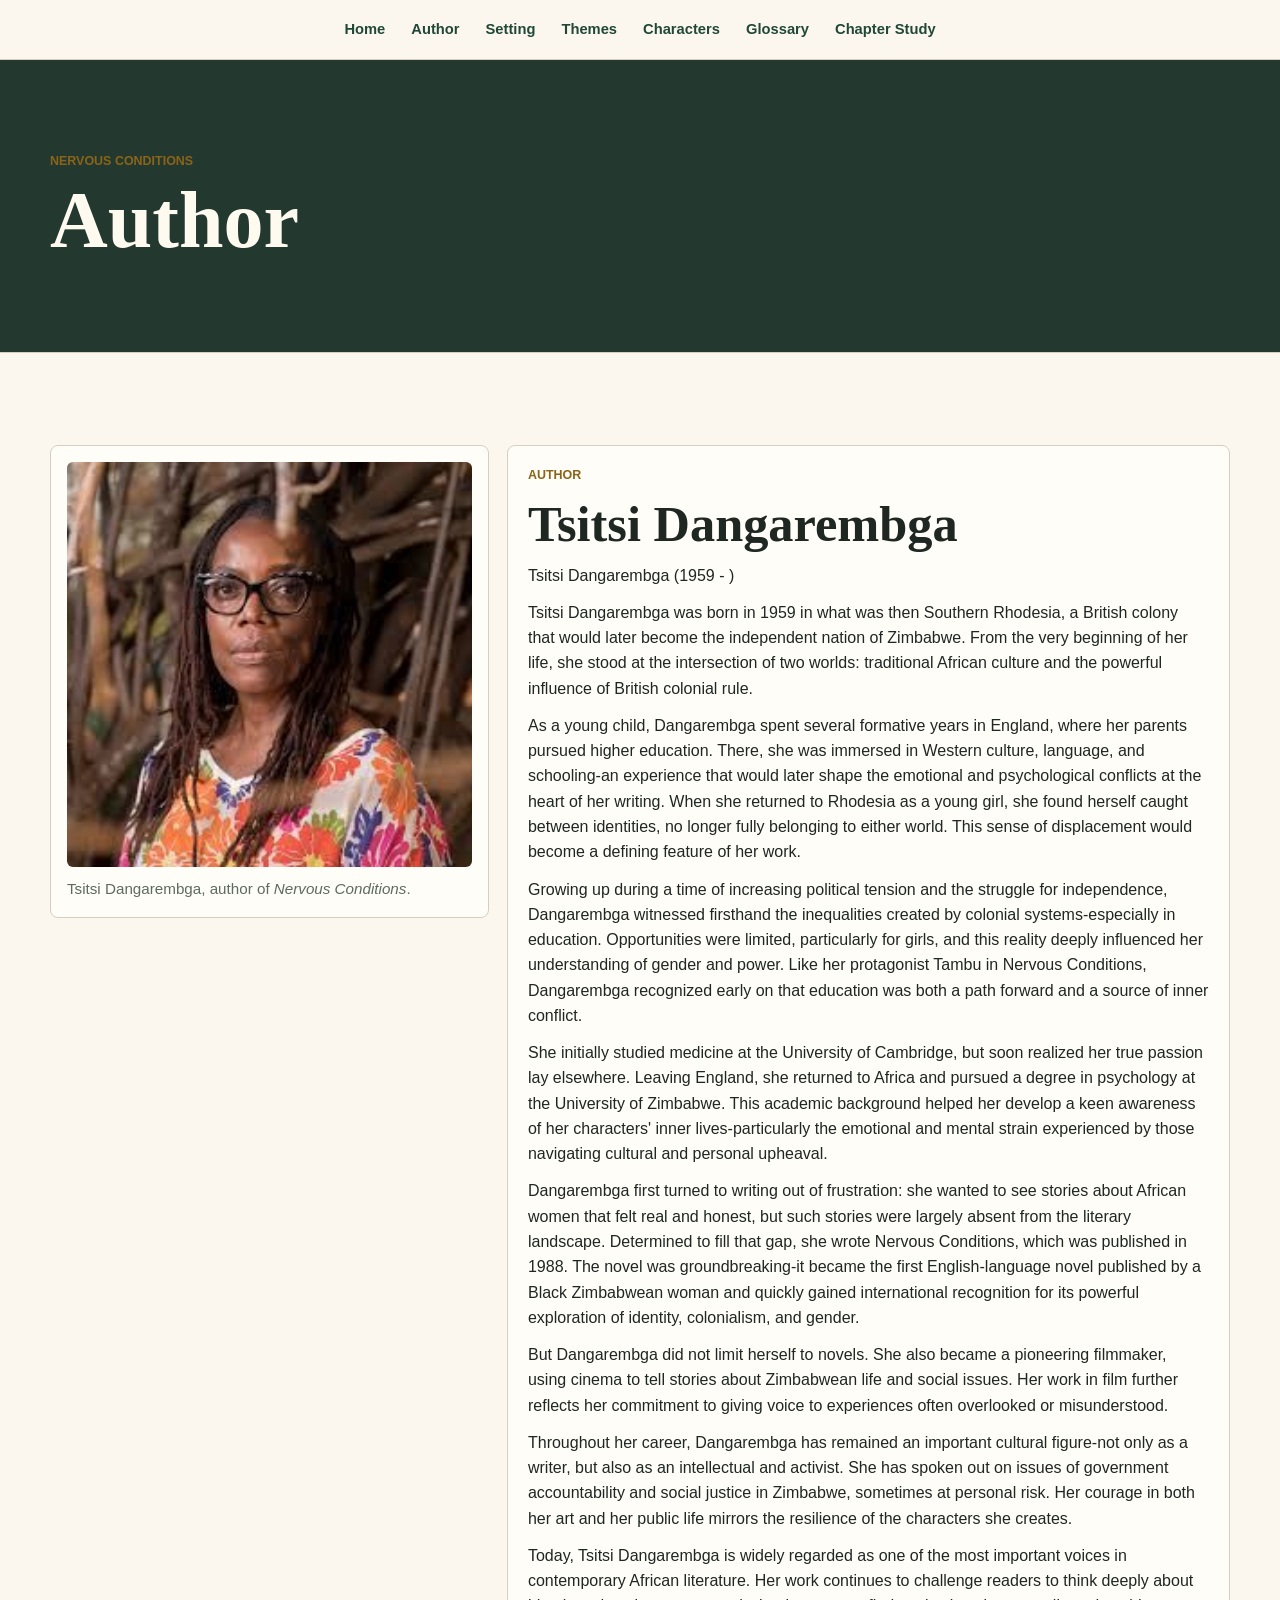
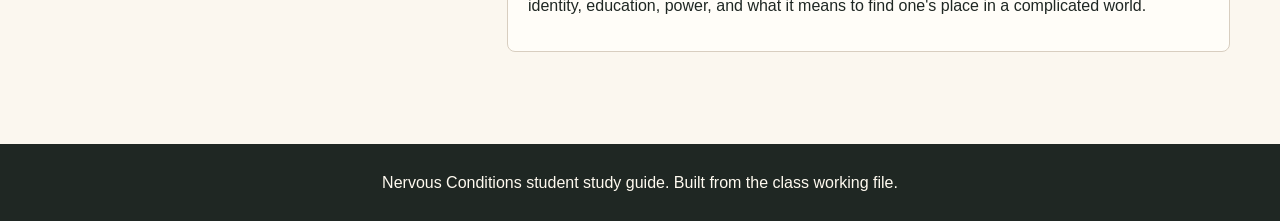
==== author.html @ 2ec30d86 "Add files via upload" ====
<!doctype html>
<html lang="en">
<head>
  <meta charset="utf-8">
  <meta name="viewport" content="width=device-width, initial-scale=1">
  <title>Author | Nervous Conditions Study Guide</title>
  <link rel="stylesheet" href="styles.css?v=author-photo">
</head>
<body>
  <a class="skip-link" href="#main-content">Skip to main content</a>
  <header class="site-header">
    <nav class="top-nav" aria-label="Main navigation">
      <a href="index.html">Home</a>
      <a href="author.html" aria-current="page">Author</a>
      <a href="setting.html">Setting</a>
      <a href="themes.html">Themes</a>
      <a href="characters.html">Characters</a>
      <a href="glossary.html">Glossary</a>
      <a href="chapter-study.html">Chapter Study</a>
    </nav>
    <section class="page-hero">
      <div class="section-inner">
        <p class="eyebrow">Nervous Conditions</p>
        <h1>Author</h1>
      </div>
    </section>
  </header>

  <main id="main-content" tabindex="-1">
    <section id="author" class="section" aria-labelledby="author-title">
      <div class="section-inner feature-layout">
        <figure class="media-panel author-photo-panel">
          <img class="author-photo" src="assets/tsitsi-dangarembga.jpg" alt="Portrait of Tsitsi Dangarembga">
          <figcaption>Tsitsi Dangarembga, author of <i>Nervous Conditions</i>.</figcaption>
        </figure>
        <article class="prose-panel">
          <p class="eyebrow">Author</p>
          <h2 id="author-title">Tsitsi Dangarembga</h2>
          <p>Tsitsi Dangarembga (1959 - )</p>
<p>Tsitsi Dangarembga was born in 1959 in what was then Southern Rhodesia, a British colony that would later become the independent nation of Zimbabwe. From the very beginning of her life, she stood at the intersection of two worlds: traditional African culture and the powerful influence of British colonial rule.</p>
<p>As a young child, Dangarembga spent several formative years in England, where her parents pursued higher education. There, she was immersed in Western culture, language, and schooling-an experience that would later shape the emotional and psychological conflicts at the heart of her writing. When she returned to Rhodesia as a young girl, she found herself caught between identities, no longer fully belonging to either world. This sense of displacement would become a defining feature of her work.</p>
<p>Growing up during a time of increasing political tension and the struggle for independence, Dangarembga witnessed firsthand the inequalities created by colonial systems-especially in education. Opportunities were limited, particularly for girls, and this reality deeply influenced her understanding of gender and power. Like her protagonist Tambu in Nervous Conditions, Dangarembga recognized early on that education was both a path forward and a source of inner conflict.</p>
<p>She initially studied medicine at the University of Cambridge, but soon realized her true passion lay elsewhere. Leaving England, she returned to Africa and pursued a degree in psychology at the University of Zimbabwe. This academic background helped her develop a keen awareness of her characters&#x27; inner lives-particularly the emotional and mental strain experienced by those navigating cultural and personal upheaval.</p>
<p>Dangarembga first turned to writing out of frustration: she wanted to see stories about African women that felt real and honest, but such stories were largely absent from the literary landscape. Determined to fill that gap, she wrote Nervous Conditions, which was published in 1988. The novel was groundbreaking-it became the first English-language novel published by a Black Zimbabwean woman and quickly gained international recognition for its powerful exploration of identity, colonialism, and gender.</p>
<p>But Dangarembga did not limit herself to novels. She also became a pioneering filmmaker, using cinema to tell stories about Zimbabwean life and social issues. Her work in film further reflects her commitment to giving voice to experiences often overlooked or misunderstood.</p>
<p>Throughout her career, Dangarembga has remained an important cultural figure-not only as a writer, but also as an intellectual and activist. She has spoken out on issues of government accountability and social justice in Zimbabwe, sometimes at personal risk. Her courage in both her art and her public life mirrors the resilience of the characters she creates.</p>
<p>Today, Tsitsi Dangarembga is widely regarded as one of the most important voices in contemporary African literature. Her work continues to challenge readers to think deeply about identity, education, power, and what it means to find one's place in a complicated world.</p>
        </article>
      </div>
    </section>
  </main>

  <footer class="site-footer">
    <p>Nervous Conditions student study guide. Built from the class working file.</p>
  </footer>
  <script src="script.js?v=author-photo"></script>
</body>
</html>
---- styles.css ----
:root {
  --paper: #fbf7ef;
  --surface: #fffdf8;
  --ink: #1f2723;
  --muted: #5d6b61;
  --line: #d8cec0;
  --forest: #214837;
  --leaf: #6f8b4f;
  --clay: #9b563d;
  --gold: #8a6419;
  --plum: #62394a;
}
* { box-sizing: border-box; }
html { scroll-behavior: smooth; }
html:focus-within { scroll-behavior: smooth; }
body {
  margin: 0;
  background: var(--paper);
  color: var(--ink);
  font-family: Arial, Helvetica, sans-serif;
  font-size: 16px;
  line-height: 1.58;
}
a { color: inherit; }
.skip-link {
  position: fixed;
  left: 16px;
  top: 12px;
  z-index: 100;
  transform: translateY(-160%);
  background: #fffdf8;
  color: var(--forest);
  border: 3px solid var(--forest);
  border-radius: 8px;
  padding: 10px 14px;
  font-weight: 800;
  text-decoration: none;
}
.skip-link:focus {
  transform: translateY(0);
}
:focus-visible {
  outline: 3px solid #111;
  outline-offset: 4px;
}
#main-content:focus {
  outline: none;
}
.top-nav {
  position: sticky;
  top: 0;
  z-index: 10;
  display: flex;
  gap: 6px;
  justify-content: center;
  flex-wrap: wrap;
  padding: 10px 16px;
  background: rgba(251, 247, 239, .96);
  border-bottom: 1px solid var(--line);
  backdrop-filter: blur(8px);
}
.top-nav a {
  text-decoration: none;
  font-weight: 700;
  font-size: .92rem;
  padding: 8px 10px;
  border-radius: 8px;
  color: var(--forest);
}
.top-nav a:hover,
.top-nav a:focus-visible {
  background: #e7ddcd;
  outline: 3px solid var(--forest);
  outline-offset: 2px;
}
.hero {
  position: relative;
  min-height: clamp(430px, 74vh, 680px);
  overflow: hidden;
  display: grid;
  align-items: end;
  border-bottom: 1px solid var(--line);
}
.hero img {
  position: absolute;
  inset: 0;
  width: 100%;
  height: 100%;
  object-fit: cover;
  filter: saturate(.92) contrast(1.02);
}
.hero::after {
  content: "";
  position: absolute;
  inset: 0;
  background: linear-gradient(90deg, rgba(18, 27, 22, .78), rgba(18, 27, 22, .28) 56%, rgba(18, 27, 22, .12));
}
.hero-copy {
  position: relative;
  z-index: 1;
  width: min(880px, calc(100% - 32px));
  padding: 0 0 clamp(42px, 8vh, 72px) clamp(20px, 7vw, 92px);
  color: #fffdf8;
}
.eyebrow {
  margin: 0 0 8px;
  font-size: .78rem;
  text-transform: uppercase;
  font-weight: 800;
  color: var(--gold);
}
.hero h1 {
  margin: 0;
  font-family: Georgia, 'Times New Roman', serif;
  font-size: clamp(3rem, 9vw, 7rem);
  line-height: .95;
  font-weight: 700;
}
.hero-copy p:last-child {
  max-width: 660px;
  margin: 18px 0 0;
  font-size: clamp(1.05rem, 2vw, 1.35rem);
}
.page-hero {
  background: #23392f;
  color: #fffaf0;
  padding: clamp(54px, 8vw, 92px) 18px;
  border-bottom: 1px solid var(--line);
}
.page-hero h1 {
  margin: 0;
  font-family: Georgia, 'Times New Roman', serif;
  font-size: clamp(2.6rem, 7vw, 5rem);
  line-height: 1;
}
.section { padding: clamp(52px, 8vw, 92px) 18px; }
.band-light { background: #f4eddf; }
.band-ink { background: #23392f; color: #fffaf0; }
.band-ink .eyebrow { color: #f1cf7e; }
.section-inner { width: min(1180px, 100%); margin: 0 auto; }
.section-heading { max-width: 760px; margin-bottom: 26px; }
.section-intro { max-width: 720px; margin: 0; color: var(--muted); }
h2 {
  margin: 0 0 12px;
  font-family: Georgia, 'Times New Roman', serif;
  font-size: clamp(2rem, 4vw, 3.15rem);
  line-height: 1.05;
}
h3 { margin: 0 0 10px; font-size: 1.18rem; line-height: 1.25; }
h4 { margin: 22px 0 8px; font-size: 1rem; color: var(--forest); }
.overview-grid,
.theme-grid,
.character-grid,
.home-link-grid,
.glossary-grid {
  display: grid;
  gap: 14px;
}
.overview-grid { grid-template-columns: repeat(4, minmax(0, 1fr)); }
.theme-grid { grid-template-columns: repeat(2, minmax(0, 1fr)); }
.character-grid { grid-template-columns: repeat(3, minmax(0, 1fr)); }
.home-link-grid { grid-template-columns: repeat(3, minmax(0, 1fr)); }
.glossary-grid { grid-template-columns: repeat(4, minmax(0, 1fr)); }
.overview-tile,
.theme-card,
.character-card,
.home-link-card,
.glossary-grid > div,
.prose-panel,
.chapter-panel {
  border: 1px solid var(--line);
  border-radius: 8px;
  background: var(--surface);
}
.overview-tile,
.theme-card,
.character-card,
.glossary-grid > div,
.prose-panel { padding: 20px; }
.home-link-card {
  display: block;
  padding: 22px;
  color: var(--ink);
  text-decoration: none;
}
.home-link-card span {
  display: block;
  margin-bottom: 8px;
  color: var(--forest);
  font-weight: 800;
  font-size: 1.2rem;
}
.home-link-card p {
  margin: 0;
  color: var(--muted);
}
.home-link-card:hover,
.home-link-card:focus-visible {
  border-color: var(--forest);
  background: #fffaf0;
  outline: 3px solid var(--forest);
  outline-offset: 2px;
}
.overview-tile h3 { color: var(--plum); }
.overview-tile p, .theme-card p, .character-card p, .prose-panel p { margin: 0 0 12px; }
.two-column { display: grid; grid-template-columns: 1fr 1fr; gap: 18px; align-items: start; }
.prose-panel { max-height: none; }
.feature-layout {
  display: grid;
  grid-template-columns: minmax(280px, .85fr) minmax(0, 1.4fr);
  gap: 18px;
  align-items: start;
}
.media-panel {
  margin: 0;
  border: 1px solid var(--line);
  border-radius: 8px;
  background: var(--surface);
  padding: 16px;
}
.media-panel img {
  display: block;
  width: 100%;
  height: auto;
  border-radius: 6px;
}
.author-photo {
  aspect-ratio: 1 / 1;
  object-fit: cover;
  object-position: center;
}
.media-panel figcaption {
  margin-top: 10px;
  color: var(--muted);
  font-size: .95rem;
}
.photo-placeholder {
  min-height: 420px;
  border: 2px dashed var(--line);
  border-radius: 6px;
  display: grid;
  align-content: center;
  justify-items: center;
  gap: 8px;
  padding: 28px;
  text-align: center;
  background:
    linear-gradient(135deg, rgba(35, 57, 47, .08), rgba(155, 86, 61, .08)),
    #fbf7ef;
}
.photo-placeholder span {
  color: var(--forest);
  font-size: 1.3rem;
  font-weight: 800;
}
.photo-placeholder p {
  max-width: 260px;
  margin: 0;
  color: var(--muted);
}
.locator-map {
  background: #f4eddf;
}
.wide-media-panel {
  margin-top: 18px;
}
.climate-visual img {
  border: 1px solid var(--line);
  background: #fffdf8;
}
.band-ink .theme-card {
  background: #fffaf0;
  color: var(--ink);
  border-color: rgba(255,255,255,.18);
}
.theme-num {
  display: inline-grid;
  place-items: center;
  width: 34px;
  height: 34px;
  border-radius: 50%;
  background: var(--clay);
  color: white;
  font-weight: 800;
  margin-bottom: 10px;
}
ul, ol { padding-left: 1.25rem; }
li { margin: 6px 0; }
.character-card strong { color: var(--forest); }
.glossary-grid {
  margin: 0;
}
.glossary-grid > div {
  margin: 0;
}
.glossary-grid dt {
  margin: 0 0 6px;
  color: var(--plum);
  font-weight: 800;
}
.glossary-grid dd {
  margin: 0;
  color: var(--ink);
}
.chapter-list { display: grid; gap: 12px; }
.chapter-panel { overflow: hidden; }
.chapter-panel summary {
  cursor: pointer;
  list-style: none;
  display: flex;
  align-items: center;
  justify-content: space-between;
  gap: 12px;
  padding: 17px 20px;
  background: #fffdf8;
  font-weight: 800;
  color: var(--forest);
}
.chapter-panel summary:focus-visible {
  outline: 3px solid var(--forest);
  outline-offset: -6px;
}
.chapter-panel summary::-webkit-details-marker { display: none; }
.chapter-panel summary::after {
  content: "+";
  flex: 0 0 auto;
  width: 28px;
  height: 28px;
  border-radius: 50%;
  display: grid;
  place-items: center;
  background: #e6dccb;
  color: var(--forest);
}
.chapter-panel[open] summary::after { content: "-"; }
.panel-meta { color: var(--muted); font-size: .9rem; font-weight: 700; }
.chapter-body {
  padding: 6px 20px 22px;
  background: var(--surface);
  display: grid;
  grid-template-columns: minmax(0, 1.5fr) minmax(280px, .8fr);
  gap: 24px;
  border-top: 1px solid var(--line);
}
.summary-block p, .questions-block p { margin: 12px 0; }
.questions-block {
  border-left: 4px solid var(--gold);
  padding-left: 18px;
}
.questions-block h4 { margin-top: 14px; }
.numbered-line { font-weight: 700; color: var(--forest); }
.site-footer {
  padding: 26px 18px;
  background: #1f2723;
  color: #fffaf0;
  text-align: center;
}
.site-footer p { margin: 0; }
@media (max-width: 980px) {
  .overview-grid, .theme-grid, .character-grid, .home-link-grid, .glossary-grid, .two-column, .feature-layout, .chapter-body { grid-template-columns: 1fr; }
  .hero-copy { padding-left: 22px; }
}
@media (max-width: 640px) {
  .top-nav { justify-content: flex-start; flex-wrap: wrap; }
  .top-nav a { white-space: normal; }
  .section { padding-left: 14px; padding-right: 14px; }
  .chapter-panel summary { align-items: flex-start; flex-direction: column; }
  .chapter-panel summary::after { position: absolute; right: 18px; }
  .chapter-panel summary { position: relative; padding-right: 58px; }
}
@media (prefers-reduced-motion: reduce) {
  *,
  *::before,
  *::after {
    animation-duration: .01ms !important;
    animation-iteration-count: 1 !important;
    scroll-behavior: auto !important;
    transition-duration: .01ms !important;
  }
}
@media (forced-colors: active) {
  .hero::after {
    background: CanvasText;
    opacity: .35;
  }
  .theme-num,
  .chapter-panel summary::after {
    border: 1px solid ButtonText;
  }
}
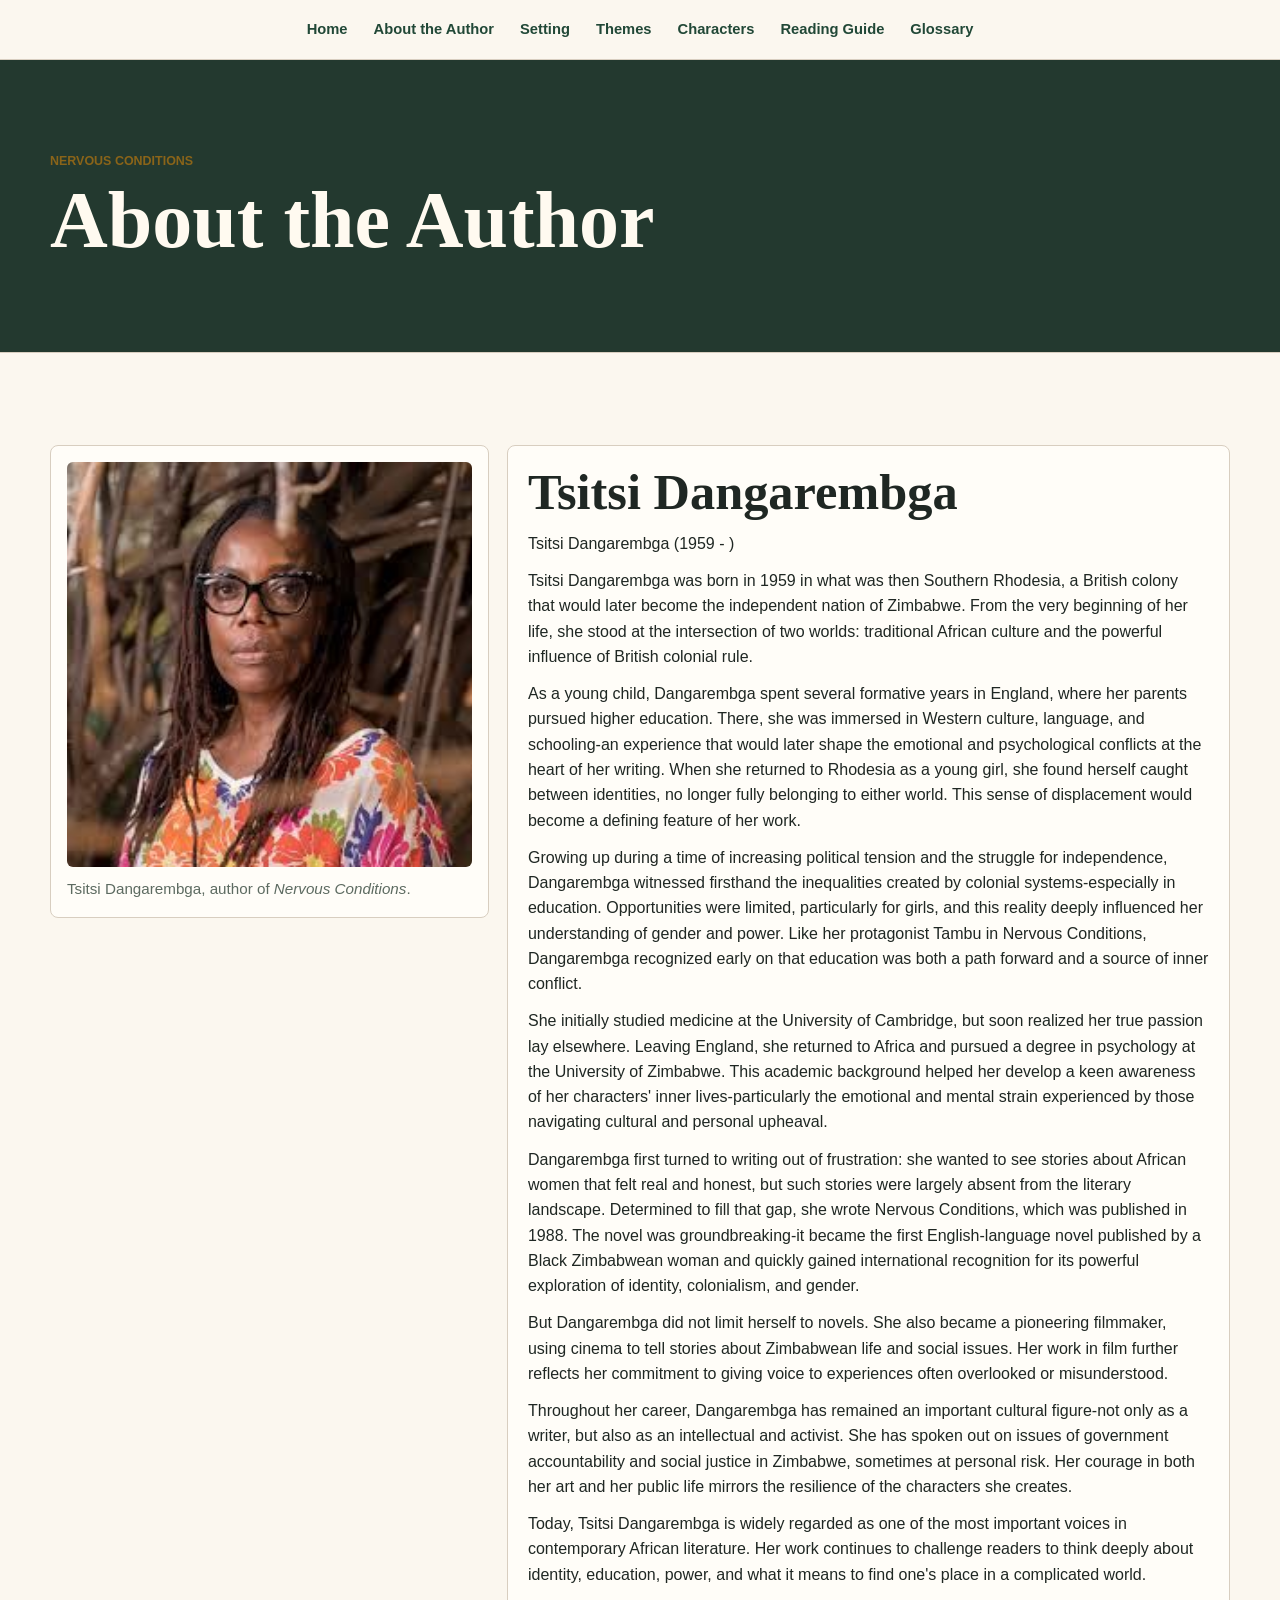
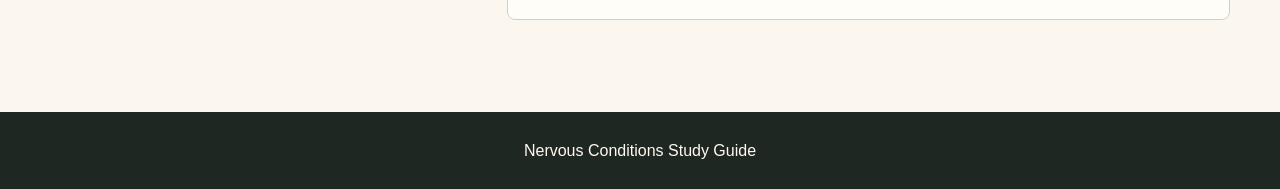
==== commit 0bc6c7bd: "Simplify site footers and rename the author links" ====
--- a/author.html
+++ b/author.html
@@ -3,7 +3,7 @@
 <head>
   <meta charset="utf-8">
   <meta name="viewport" content="width=device-width, initial-scale=1">
-  <title>Author | Nervous Conditions Study Guide</title>
+  <title>About the Author | Nervous Conditions Study Guide</title>
   <link rel="stylesheet" href="styles.css?v=author-photo">
 </head>
 <body>
@@ -11,7 +11,7 @@
   <header class="site-header">
     <nav class="top-nav" aria-label="Main navigation">
       <a href="index.html">Home</a>
-      <a href="author.html" aria-current="page">Author</a>
+      <a href="author.html" aria-current="page">About the Author</a>
       <a href="setting.html">Setting</a>
       <a href="themes.html">Themes</a>
       <a href="characters.html">Characters</a>
@@ -21,7 +21,7 @@
     <section class="page-hero">
       <div class="section-inner">
         <p class="eyebrow">Nervous Conditions</p>
-        <h1>Author</h1>
+        <h1>About the Author</h1>
       </div>
     </section>
   </header>
@@ -34,7 +34,6 @@
           <figcaption>Tsitsi Dangarembga, author of <i>Nervous Conditions</i>.</figcaption>
         </figure>
         <article class="prose-panel">
-          <p class="eyebrow">Author</p>
           <h2 id="author-title">Tsitsi Dangarembga</h2>
           <p>Tsitsi Dangarembga (1959 - )</p>
 <p>Tsitsi Dangarembga was born in 1959 in what was then Southern Rhodesia, a British colony that would later become the independent nation of Zimbabwe. From the very beginning of her life, she stood at the intersection of two worlds: traditional African culture and the powerful influence of British colonial rule.</p>
@@ -51,8 +50,8 @@
   </main>
 
   <footer class="site-footer">
-    <p>Nervous Conditions student study guide. Built from the class working file.</p>
+    <p>Nervous Conditions Study Guide</p>
   </footer>
-  <script src="script.js?v=author-photo"></script>
+  <script src="script.js?v=about-the-author"></script>
 </body>
 </html>
--- a/styles.css
+++ b/styles.css
@@ -141,6 +141,11 @@
 .section-inner { width: min(1180px, 100%); margin: 0 auto; }
 .section-heading { max-width: 760px; margin-bottom: 26px; }
 .section-intro { max-width: 720px; margin: 0; color: var(--muted); }
+#home-links .section-heading { max-width: none; }
+#home-links .section-intro {
+  max-width: none;
+  white-space: nowrap;
+}
 h2 {
   margin: 0 0 12px;
   font-family: Georgia, 'Times New Roman', serif;
@@ -361,6 +366,9 @@
   .overview-grid, .theme-grid, .character-grid, .home-link-grid, .glossary-grid, .two-column, .feature-layout, .chapter-body { grid-template-columns: 1fr; }
   .hero-copy { padding-left: 22px; }
 }
+@media (max-width: 760px) {
+  #home-links .section-intro { white-space: normal; }
+}
 @media (max-width: 640px) {
   .top-nav { justify-content: flex-start; flex-wrap: wrap; }
   .top-nav a { white-space: normal; }
